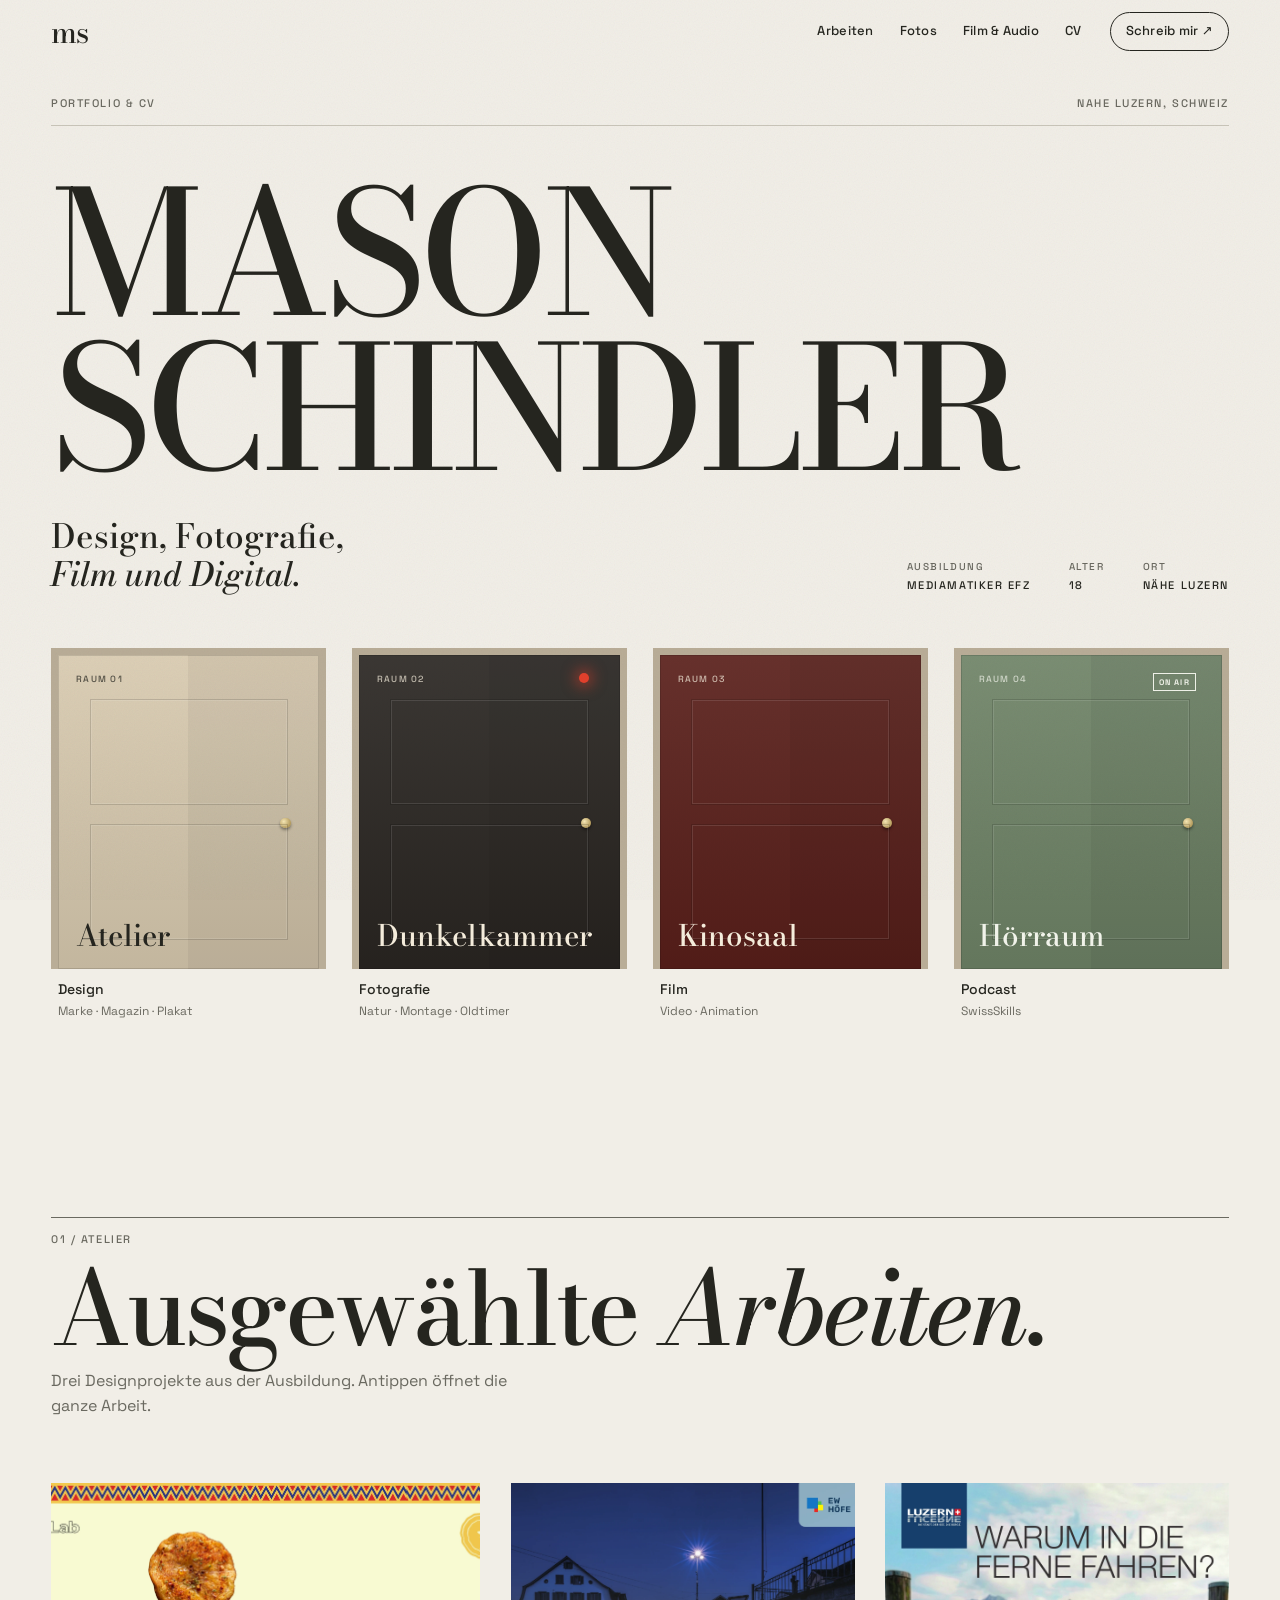
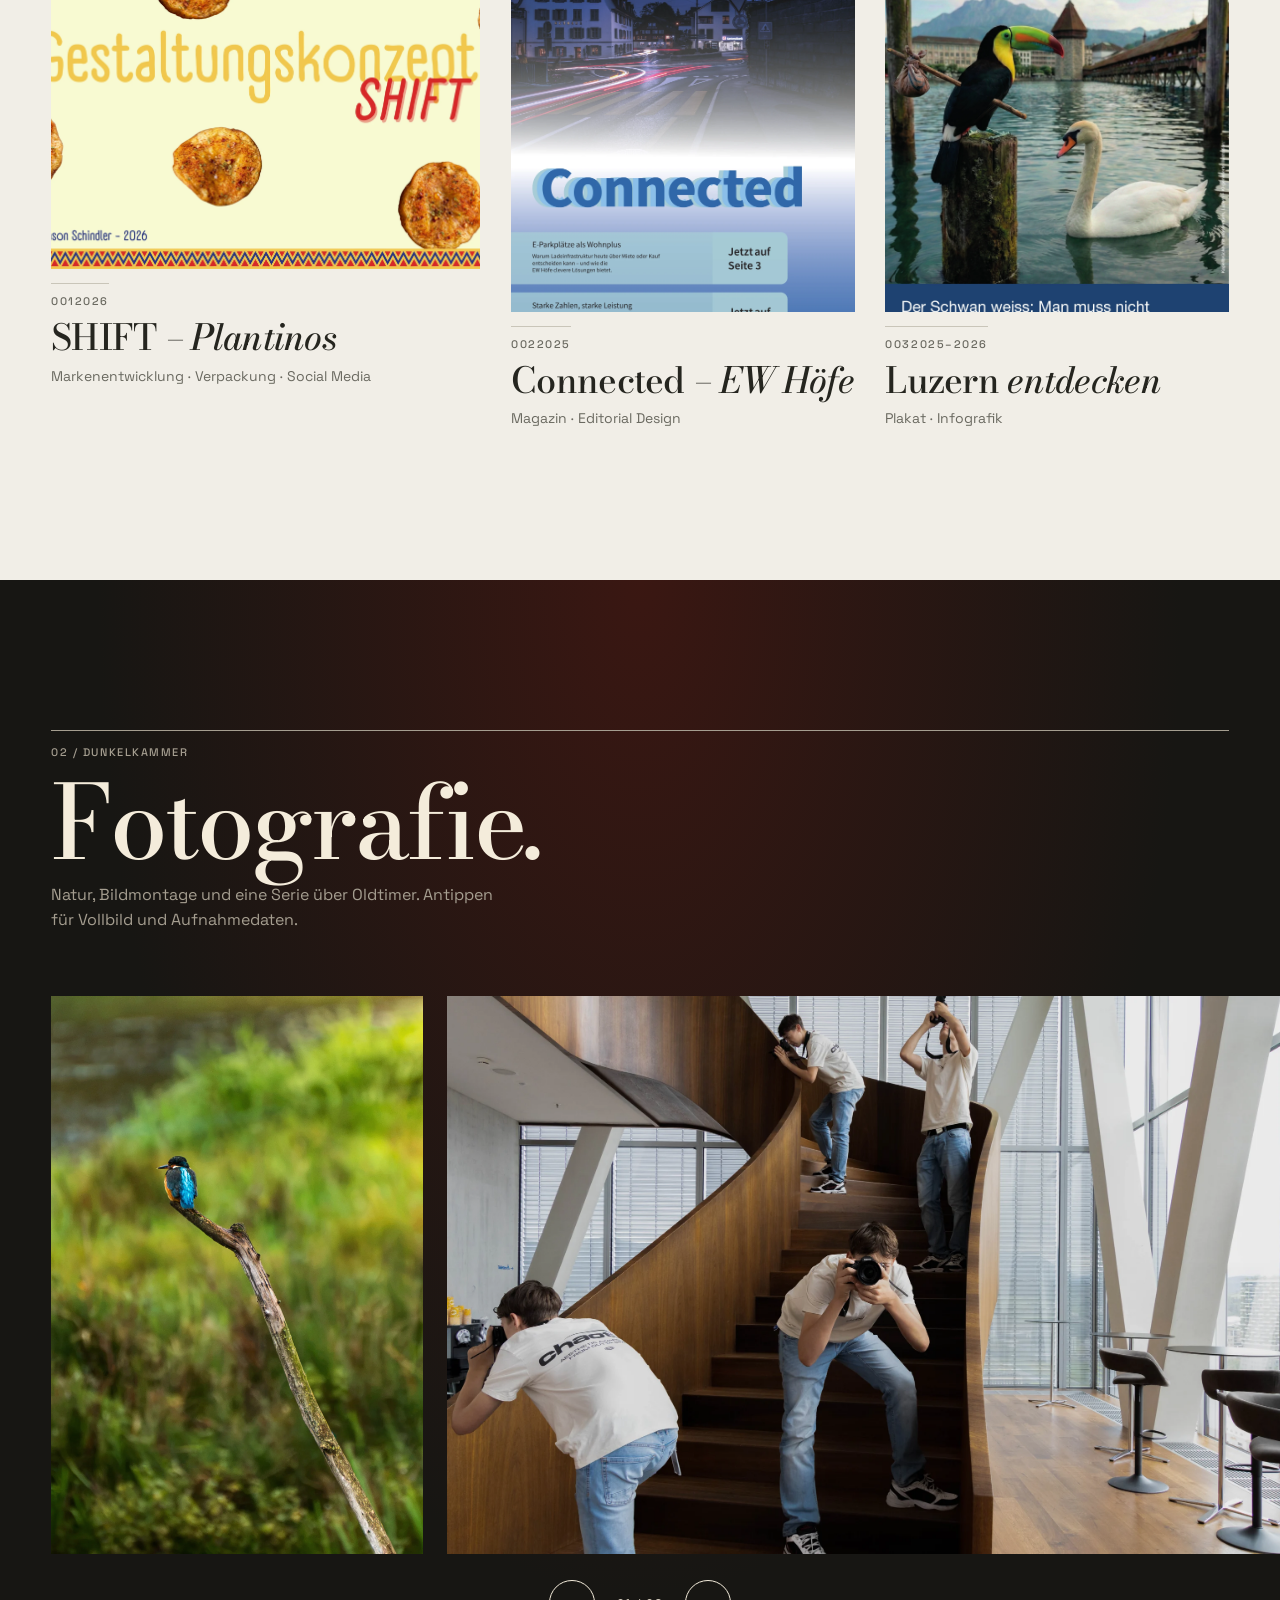
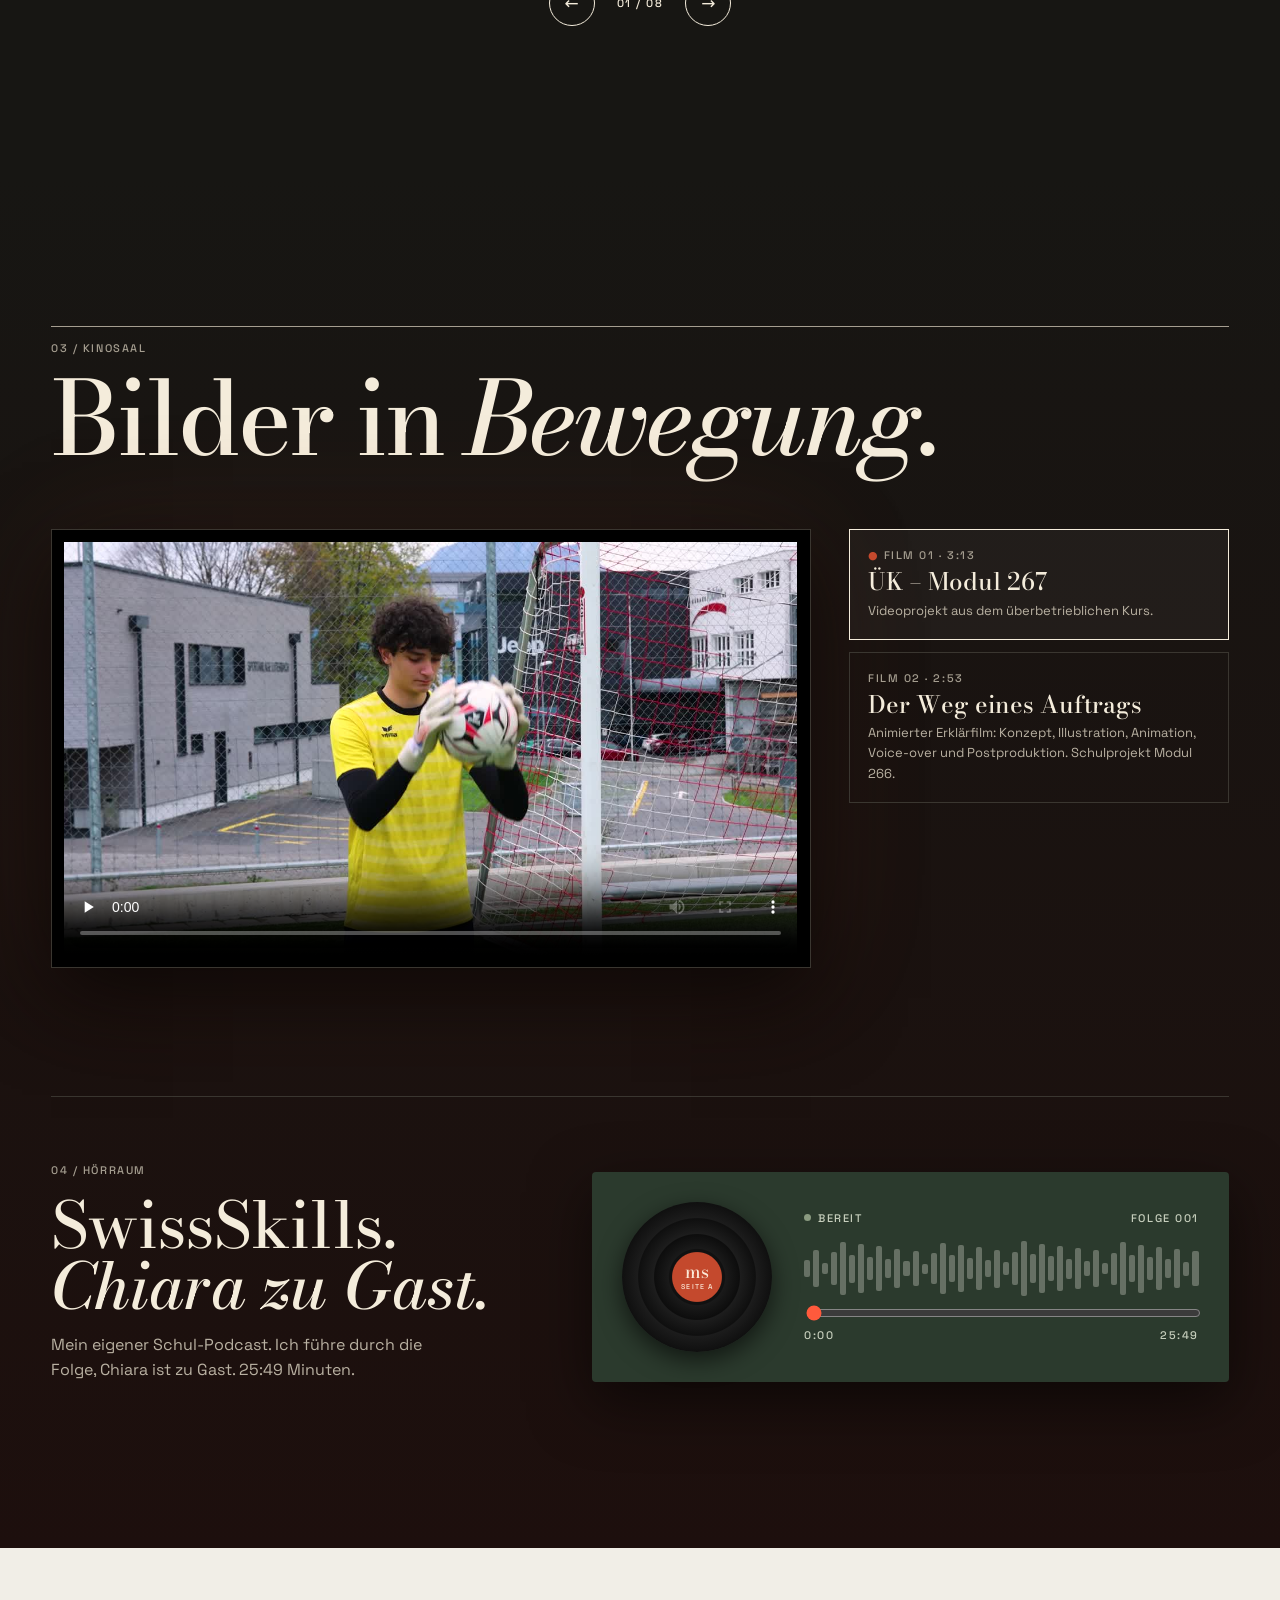
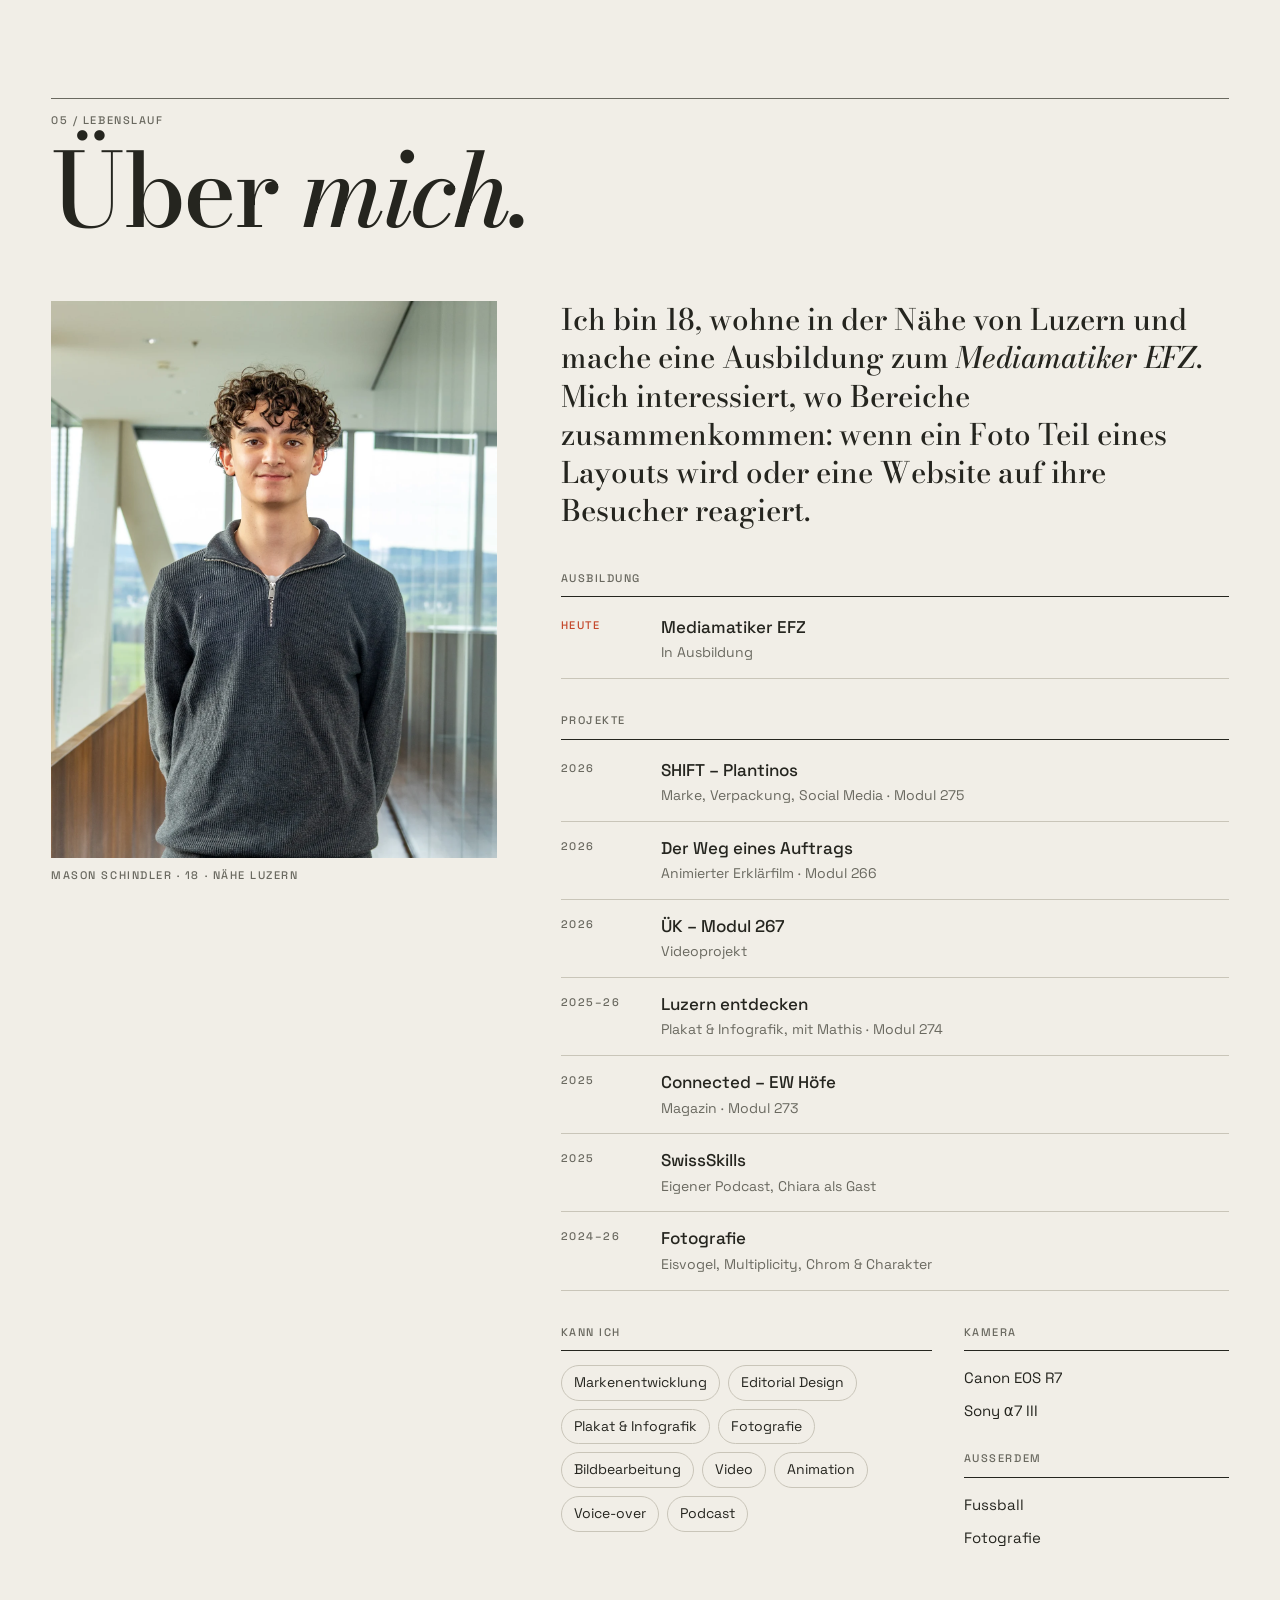
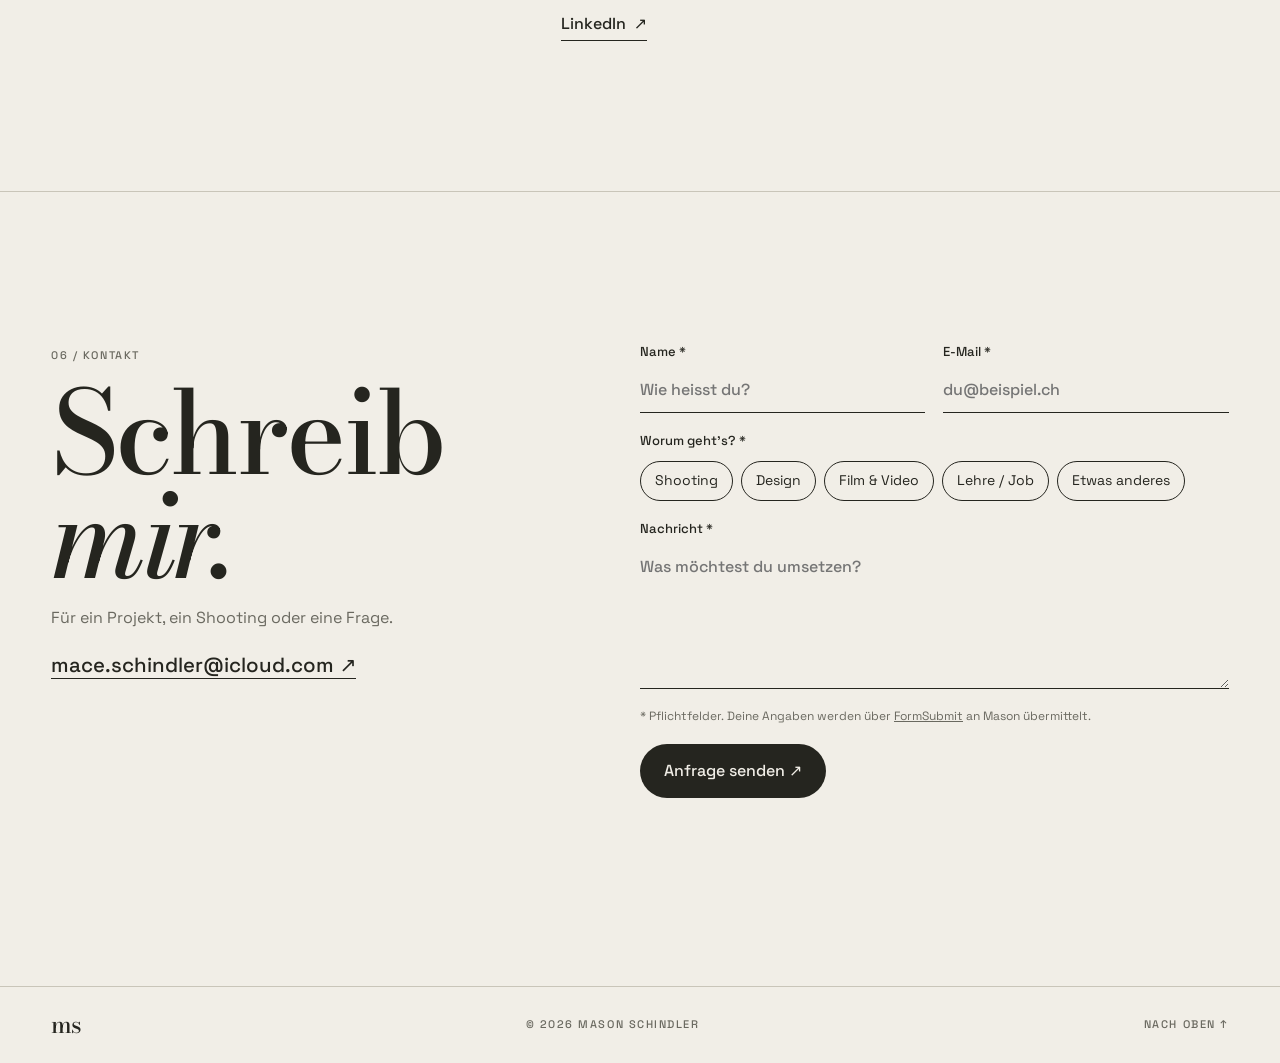
==== neu/index.html @ ca201384 "Neue, aufgeräumte Portfolio- & CV-Version als Vorschau unter /neu/ Co-Authored-By: Claude Opus 5.5 <" ====
<!DOCTYPE html>
<html lang="de-CH">
<head>
<meta charset="utf-8">
<meta name="viewport" content="width=device-width, initial-scale=1, viewport-fit=cover">
<title>Mason Schindler — Portfolio & CV</title>
<meta name="description" content="Mason Schindler, Mediamatiker EFZ in Ausbildung nahe Luzern. Design, Fotografie, Film und Podcast.">
<meta name="robots" content="noindex">
<meta name="theme-color" content="#f1eee7">
<meta property="og:title" content="Mason Schindler — Portfolio & CV">
<meta property="og:description" content="Design, Fotografie, Film und Podcast. Mediamatiker EFZ in Ausbildung nahe Luzern.">
<meta property="og:image" content="https://masonschindler.ch/og-image.jpg">
<meta property="og:type" content="website">
<meta name="twitter:card" content="summary_large_image">
<link rel="icon" href="/icon.svg" type="image/svg+xml">
<link rel="apple-touch-icon" href="/apple-touch-icon.png">
<link rel="preload" href="fonts/bodoni-500.woff2" as="font" type="font/woff2" crossorigin>
<link rel="stylesheet" href="style.css">
</head>
<body>
<a class="skip" href="#arbeiten">Zum Inhalt springen</a>

<header class="nav" id="nav">
  <a class="brand" href="#start" aria-label="Nach oben">ms</a>
  <nav aria-label="Hauptnavigation">
    <a href="#arbeiten">Arbeiten</a>
    <a href="#fotos">Fotos</a>
    <a href="#kino">Film & Audio</a>
    <a href="#cv">CV</a>
  </nav>
  <a class="nav-cta" href="#kontakt">Schreib mir <span aria-hidden="true">↗</span></a>
  <i class="nav-progress" aria-hidden="true"></i>
</header>

<main>
<!-- 00 START -->
<section class="hero" id="start">
  <div class="hero-top mono"><span>Portfolio & CV</span><span>Nahe Luzern, Schweiz</span></div>
  <h1 class="hero-name" aria-label="Mason Schindler">
    <span class="line"><span>MASON</span></span>
    <span class="line"><span>SCHINDLE<button type="button" class="snake-r" id="snakeOpen" aria-label="Easter Egg: Snake öffnen" title="Psst …">R</button></span></span>
  </h1>
  <div class="hero-foot">
    <p class="hero-claim">Design, Fotografie,<br><em>Film und Digital.</em></p>
    <ul class="hero-facts mono" aria-label="Kurzprofil">
      <li><span>Ausbildung</span>Mediamatiker EFZ</li>
      <li><span>Alter</span>18</li>
      <li><span>Ort</span>Nähe Luzern</li>
    </ul>
  </div>

  <!-- Die Türen: ein Raum pro Disziplin. Hover/Fokus öffnet, Klick führt hinein. -->
  <div class="rooms" aria-label="Räume">
    <a class="door" href="#arbeiten" style="--tone:#d9cbb0">
      <span class="door-inside"><img src="/images-shift-page-7.webp" alt="" loading="lazy"></span>
      <span class="door-leaf"><span class="mono">Raum 01</span><strong>Atelier</strong><i class="knob"></i></span>
      <span class="door-label"><b>Design</b><small>Marke · Magazin · Plakat</small></span>
    </a>
    <a class="door" href="#fotos" style="--tone:#2a2622">
      <span class="door-inside"><img src="/images-photo-eisvogel.webp" alt="" loading="lazy"></span>
      <span class="door-leaf dark"><span class="mono">Raum 02</span><strong>Dunkel&shy;kammer</strong><i class="knob"></i><i class="bulb"></i></span>
      <span class="door-label"><b>Fotografie</b><small>Natur · Montage · Oldtimer</small></span>
    </a>
    <a class="door" href="#kino" style="--tone:#5a1f1a">
      <span class="door-inside"><img src="/images-projects-animation.jpg" alt="" loading="lazy"></span>
      <span class="door-leaf red"><span class="mono">Raum 03</span><strong>Kinosaal</strong><i class="knob"></i></span>
      <span class="door-label"><b>Film</b><small>Video · Animation</small></span>
    </a>
    <a class="door" href="#podcast" style="--tone:#6f8467">
      <span class="door-inside"><img src="/images-projects-audio-art.svg" alt="" loading="lazy"></span>
      <span class="door-leaf green"><span class="mono">Raum 04</span><strong>Hörraum</strong><i class="knob"></i><i class="onair">ON AIR</i></span>
      <span class="door-label"><b>Podcast</b><small>SwissSkills</small></span>
    </a>
  </div>
</section>

<!-- 01 ARBEITEN -->
<section class="section work" id="arbeiten">
  <div class="sec-head"><span class="mono">01 / Atelier</span><h2>Ausgewählte <em>Arbeiten.</em></h2><p>Drei Designprojekte aus der Ausbildung. Antippen öffnet die ganze Arbeit.</p></div>
  <div class="cases">
    <button class="case" data-case="shift">
      <span class="case-img"><img src="/images-shift-page-1.webp" alt="Titelseite des SHIFT-Gestaltungskonzepts für Plantinos" loading="lazy"></span>
      <span class="case-meta mono"><span>001</span><span>2026</span></span>
      <span class="case-title">SHIFT <em>– Plantinos</em></span>
      <span class="case-tags">Markenentwicklung · Verpackung · Social Media</span>
    </button>
    <button class="case" data-case="ew-hoefe">
      <span class="case-img"><img src="/images-ew-hoefe-page-1.webp" alt="Titelseite des Magazins Connected für EW Höfe" loading="lazy"></span>
      <span class="case-meta mono"><span>002</span><span>2025</span></span>
      <span class="case-title">Connected <em>– EW Höfe</em></span>
      <span class="case-tags">Magazin · Editorial Design</span>
    </button>
    <button class="case" data-case="luzern">
      <span class="case-img"><img src="/images-luzern-plakat-page-1.webp" alt="F200-Plakat für Kurzferien in Luzern" loading="lazy"></span>
      <span class="case-meta mono"><span>003</span><span>2025–2026</span></span>
      <span class="case-title">Luzern <em>entdecken</em></span>
      <span class="case-tags">Plakat · Infografik</span>
    </button>
  </div>
</section>

<!-- 02 FOTOS -->
<section class="section darkroom" id="fotos">
  <div class="sec-head"><span class="mono">02 / Dunkelkammer</span><h2>Foto&shy;grafie<em>.</em></h2><p>Natur, Bildmontage und eine Serie über Oldtimer. Antippen für Vollbild und Aufnahmedaten.</p></div>
  <div class="strip" id="strip" tabindex="0" aria-label="Fotos, seitlich scrollbar"></div>
  <div class="strip-ctrl"><button type="button" data-strip="-1" aria-label="Zurück">←</button><span class="mono" id="stripCount">01 / 08</span><button type="button" data-strip="1" aria-label="Weiter">→</button></div>
</section>

<!-- 03 KINO & HÖRRAUM -->
<section class="section cinema" id="kino">
  <div class="sec-head"><span class="mono">03 / Kinosaal</span><h2>Bilder in <em>Bewegung.</em></h2></div>
  <div class="screen">
    <div class="screen-frame">
      <video id="film" controls playsinline preload="none" poster="/images-projects-uek-video.jpg"><source src="/video-uek-modul-267.mp4" type="video/mp4"></video>
    </div>
    <div class="reels" role="tablist" aria-label="Filme">
      <button role="tab" aria-selected="true" data-film="0"><span class="mono">Film 01 · 3:13</span><strong>ÜK – Modul 267</strong><small>Videoprojekt aus dem überbetrieblichen Kurs.</small></button>
      <button role="tab" aria-selected="false" data-film="1"><span class="mono">Film 02 · 2:53</span><strong>Der Weg eines Auftrags</strong><small>Animierter Erklärfilm: Konzept, Illustration, Animation, Voice-over und Postproduktion. Schulprojekt Modul 266.</small></button>
    </div>
  </div>

  <div class="podcast" id="podcast">
    <div class="podcast-copy"><span class="mono">04 / Hörraum</span><h3>SwissSkills.<br><em>Chiara zu Gast.</em></h3><p>Mein eigener Schul-Podcast. Ich führe durch die Folge, Chiara ist zu Gast. 25:49 Minuten.</p></div>
    <div class="player">
      <button type="button" class="vinyl" id="podPlay" aria-label="Podcast abspielen"><span>ms<small>Seite A</small></span></button>
      <div class="player-body">
        <div class="mono player-top"><span><i class="dot"></i><span id="podState">Bereit</span></span><span>Folge 001</span></div>
        <div class="wave" id="wave" aria-hidden="true"></div>
        <input type="range" id="podSeek" min="0" max="1549" step="1" value="0" aria-label="Wiedergabeposition">
        <div class="mono player-time"><span id="podTime">0:00</span><span id="podDur">25:49</span></div>
      </div>
      <audio id="pod" preload="none" src="/audio-swissskills-mason-chiara.mp3"></audio>
    </div>
  </div>
</section>

<!-- 04 CV -->
<section class="section cv" id="cv">
  <div class="sec-head"><span class="mono">05 / Lebenslauf</span><h2>Über <em>mich.</em></h2></div>
  <div class="cv-grid">
    <figure class="cv-photo"><img src="/images-portraits-portrait.webp" alt="Porträt von Mason Schindler" loading="lazy"><figcaption class="mono">Mason Schindler · 18 · Nähe Luzern</figcaption></figure>
    <div class="cv-body">
      <p class="cv-lead">Ich bin 18, wohne in der Nähe von Luzern und mache eine Ausbildung zum <em>Mediamatiker EFZ</em>. Mich interessiert, wo Bereiche zusammenkommen: wenn ein Foto Teil eines Layouts wird oder eine Website auf ihre Besucher reagiert.</p>

      <div class="cv-block">
        <h3 class="mono">Ausbildung</h3>
        <div class="cv-row now"><span class="mono">Heute</span><div><strong>Mediamatiker EFZ</strong><small>In Ausbildung</small></div></div>
      </div>

      <div class="cv-block">
        <h3 class="mono">Projekte</h3>
        <div class="cv-row"><span class="mono">2026</span><div><strong>SHIFT – Plantinos</strong><small>Marke, Verpackung, Social Media · Modul 275</small></div></div>
        <div class="cv-row"><span class="mono">2026</span><div><strong>Der Weg eines Auftrags</strong><small>Animierter Erklärfilm · Modul 266</small></div></div>
        <div class="cv-row"><span class="mono">2026</span><div><strong>ÜK – Modul 267</strong><small>Videoprojekt</small></div></div>
        <div class="cv-row"><span class="mono">2025–26</span><div><strong>Luzern entdecken</strong><small>Plakat & Infografik, mit Mathis · Modul 274</small></div></div>
        <div class="cv-row"><span class="mono">2025</span><div><strong>Connected – EW Höfe</strong><small>Magazin · Modul 273</small></div></div>
        <div class="cv-row"><span class="mono">2025</span><div><strong>SwissSkills</strong><small>Eigener Podcast, Chiara als Gast</small></div></div>
        <div class="cv-row"><span class="mono">2024–26</span><div><strong>Fotografie</strong><small>Eisvogel, Multiplicity, Chrom & Charakter</small></div></div>
      </div>

      <div class="cv-cols">
        <div class="cv-block">
          <h3 class="mono">Kann ich</h3>
          <ul class="chips"><li>Markenentwicklung</li><li>Editorial Design</li><li>Plakat & Infografik</li><li>Fotografie</li><li>Bildbearbeitung</li><li>Video</li><li>Animation</li><li>Voice-over</li><li>Podcast</li></ul>
        </div>
        <div class="cv-block">
          <h3 class="mono">Kamera</h3>
          <ul class="plain"><li>Canon EOS R7</li><li>Sony α7 III</li></ul>
          <h3 class="mono">Ausserdem</h3>
          <ul class="plain"><li>Fussball</li><li>Fotografie</li></ul>
        </div>
      </div>
      <a class="link-btn" href="https://www.linkedin.com/in/mason-schindler-898aa8208/" target="_blank" rel="noopener noreferrer">LinkedIn <span aria-hidden="true">↗</span></a>
    </div>
  </div>
</section>

<!-- 05 KONTAKT -->
<section class="section contact" id="kontakt">
  <div class="contact-head"><span class="mono">06 / Kontakt</span><h2>Schreib <em>mir.</em></h2><p>Für ein Projekt, ein Shooting oder eine Frage.</p><a class="mail" href="mailto:mace.schindler@icloud.com">mace.schindler@icloud.com ↗</a></div>
  <form class="form" id="form" novalidate>
    <div class="hp" aria-hidden="true"><label>Bitte leer lassen<input name="_honey" tabindex="-1" autocomplete="off"></label></div>
    <label>Name *<input name="name" autocomplete="name" required maxlength="100" placeholder="Wie heisst du?"></label>
    <label>E-Mail *<input name="email" type="email" autocomplete="email" required maxlength="180" placeholder="du@beispiel.ch"></label>
    <fieldset class="kinds"><legend>Worum geht’s? *</legend>
      <label><input type="radio" name="kind" value="Shooting" required><span>Shooting</span></label>
      <label><input type="radio" name="kind" value="Design"><span>Design</span></label>
      <label><input type="radio" name="kind" value="Film & Video"><span>Film & Video</span></label>
      <label><input type="radio" name="kind" value="Lehre / Job"><span>Lehre / Job</span></label>
      <label><input type="radio" name="kind" value="Etwas anderes"><span>Etwas anderes</span></label>
    </fieldset>
    <label class="full">Nachricht *<textarea name="message" rows="5" required maxlength="3000" placeholder="Was möchtest du umsetzen?"></textarea></label>
    <p class="note full">* Pflichtfelder. Deine Angaben werden über <a href="https://formsubmit.co/privacy.pdf" target="_blank" rel="noopener noreferrer">FormSubmit</a> an Mason übermittelt.</p>
    <button class="send full" type="submit">Anfrage senden <span aria-hidden="true">↗</span></button>
    <p class="status full" id="formStatus" role="status"></p>
  </form>
</section>
</main>

<footer class="foot mono"><a href="#start" class="brand">ms</a><span>© 2026 Mason Schindler</span><a href="#start">Nach oben ↑</a></footer>

<!-- Projektansicht -->
<dialog class="case-dialog" id="caseDialog" aria-labelledby="caseTitle">
  <div class="cd-bar mono"><span id="caseKicker"></span><button type="button" data-close aria-label="Schliessen">Schliessen ×</button></div>
  <div class="cd-body">
    <div class="cd-info">
      <h2 id="caseTitle"></h2>
      <p id="caseDesc"></p>
      <dl id="caseFacts"></dl>
    </div>
    <div class="cd-gallery" id="caseGallery"></div>
  </div>
</dialog>

<!-- Bildbetrachter -->
<dialog class="lightbox" id="lightbox" aria-label="Bild in Vollansicht">
  <div class="lb-bar mono"><span id="lbTitle"></span><button type="button" data-close aria-label="Schliessen">×</button></div>
  <figure class="lb-stage"><img id="lbImg" alt=""><figcaption id="lbExif" class="mono"></figcaption></figure>
  <div class="lb-nav mono"><button type="button" data-lb="-1" aria-label="Vorheriges Bild">←</button><span id="lbCount"></span><button type="button" data-lb="1" aria-label="Nächstes Bild">→</button></div>
</dialog>

<!-- Snake -->
<dialog class="snake" id="snake" aria-labelledby="snakeTitle">
  <div class="sn-bar mono"><span>Gefunden! / Easter Egg 001</span><button type="button" data-close aria-label="Snake schliessen">×</button></div>
  <h2 id="snakeTitle">Snake.</h2>
  <div class="sn-score mono"><span>Äpfel <b id="snScore">00</b></span><span>Rekord <b id="snBest">00</b></span></div>
  <div class="sn-field"><canvas id="snCanvas" width="360" height="360" aria-label="Snake-Spielfeld. Pfeiltasten, WASD oder Wischen."></canvas><button type="button" class="sn-start" id="snStart">Losspielen ↗</button></div>
  <div class="sn-pad"><button type="button" data-dir="left" aria-label="Links">←</button><button type="button" data-dir="up" aria-label="Hoch">↑</button><button type="button" data-dir="down" aria-label="Runter">↓</button><button type="button" data-dir="right" aria-label="Rechts">→</button></div>
</dialog>

<script src="app.js" defer></script>
</body>
</html>
---- neu/style.css ----
@font-face{font-family:"Bodoni Moda";font-style:normal;font-weight:500;font-display:swap;src:url(fonts/bodoni-500.woff2) format("woff2")}
@font-face{font-family:"Bodoni Moda";font-style:italic;font-weight:500;font-display:swap;src:url(fonts/bodoni-500-italic.woff2) format("woff2")}
@font-face{font-family:"Space Grotesk";font-weight:400;font-display:swap;src:url(fonts/grotesk-400.woff2) format("woff2")}
@font-face{font-family:"Space Grotesk";font-weight:500;font-display:swap;src:url(fonts/grotesk-500.woff2) format("woff2")}
@font-face{font-family:"Space Grotesk";font-weight:700;font-display:swap;src:url(fonts/grotesk-700.woff2) format("woff2")}

:root{
  --paper:#f1eee7;--paper-2:#e8e3d8;--ink:#25251f;--muted:#6a6960;--line:#c9c5b9;
  --accent:#c4492d;--dark:#171613;--dark-2:#22201c;--cream:#f4ecdb;
  --serif:"Bodoni Moda",Georgia,serif;--sans:"Space Grotesk",system-ui,sans-serif;
  --pad:clamp(20px,4vw,56px);--max:1320px;--ease:cubic-bezier(.2,.7,.2,1);
}
*,*::before,*::after{box-sizing:border-box}
html{scroll-behavior:smooth;scroll-padding-top:72px;-webkit-text-size-adjust:100%}
body{margin:0;background:var(--paper);color:var(--ink);font:400 16px/1.55 var(--sans);overflow-x:clip}
body::before{content:"";position:fixed;inset:0;pointer-events:none;z-index:100;opacity:.07;mix-blend-mode:multiply;
  background-image:url("data:image/svg+xml,%3Csvg xmlns='http://www.w3.org/2000/svg' width='160' height='160'%3E%3Cfilter id='n'%3E%3CfeTurbulence type='fractalNoise' baseFrequency='.85' numOctaves='3' stitchTiles='stitch'/%3E%3C/filter%3E%3Crect width='100%25' height='100%25' filter='url(%23n)'/%3E%3C/svg%3E")}
img{display:block;max-width:100%}
a{color:inherit}
button{font:inherit;color:inherit;background:none;border:0;padding:0;cursor:pointer}
h1,h2,h3{margin:0;font-weight:500}
em{font-family:var(--serif);font-style:italic;font-weight:500}
.mono{font:500 11px/1.4 var(--sans);letter-spacing:.14em;text-transform:uppercase}
:focus-visible{outline:2px solid var(--accent);outline-offset:3px}
.skip{position:absolute;left:-999px;top:8px;background:var(--ink);color:var(--paper);padding:10px 14px;z-index:200}
.skip:focus{left:8px}

/* NAV */
.nav{position:fixed;inset:0 0 auto;z-index:50;display:flex;align-items:center;gap:28px;height:64px;padding:0 var(--pad);
  background:color-mix(in srgb,var(--paper) 82%,transparent);backdrop-filter:blur(12px);-webkit-backdrop-filter:blur(12px);border-bottom:1px solid transparent;transition:border-color .3s,background .3s}
.nav.scrolled{border-color:var(--line)}
.nav.on-dark{background:color-mix(in srgb,var(--dark) 80%,transparent);color:var(--cream);border-color:#3a3630}
.brand{font:500 30px/1 var(--serif);text-decoration:none;letter-spacing:-.04em}
.nav nav{display:flex;gap:26px;margin-left:auto}
.nav nav a,.nav-cta{text-decoration:none;font-size:13px;font-weight:500;letter-spacing:.02em;position:relative}
.nav nav a::after{content:"";position:absolute;left:0;right:0;bottom:-6px;height:1px;background:currentColor;transform:scaleX(0);transform-origin:left;transition:transform .35s var(--ease)}
.nav nav a:hover::after,.nav nav a.active::after{transform:scaleX(1)}
.nav-cta{border:1px solid currentColor;border-radius:99px;padding:8px 15px;transition:background .25s,color .25s}
.nav-cta:hover{background:var(--ink);color:var(--paper)}
.nav.on-dark .nav-cta:hover{background:var(--cream);color:var(--dark)}
.nav-progress{position:absolute;left:0;bottom:-1px;height:2px;width:100%;background:var(--accent);transform:scaleX(0);transform-origin:left}

/* HERO */
.hero{min-height:100svh;padding:96px var(--pad) 40px;display:flex;flex-direction:column;max-width:var(--max);margin:0 auto}
.hero-top{display:flex;justify-content:space-between;color:var(--muted);border-bottom:1px solid var(--line);padding-bottom:14px}
.hero-name{font:500 clamp(54px,13.4vw,196px)/.86 var(--serif);letter-spacing:-.035em;margin:clamp(28px,6vh,64px) 0 0}
.hero-name .line{display:block;overflow:hidden;padding-bottom:.04em}
.hero-name .line>span{display:inline-block;animation:rise 1.1s var(--ease) both}
.hero-name .line:nth-child(2)>span{animation-delay:.12s}
@keyframes rise{from{transform:translateY(105%)}}
.snake-r{font:inherit;letter-spacing:inherit;line-height:inherit;color:inherit;transition:color .25s}
.snake-r:hover,.snake-r:focus-visible{color:var(--accent);font-style:italic}
.hero-foot{display:flex;justify-content:space-between;align-items:end;gap:24px;margin:28px 0 clamp(32px,6vh,64px);flex-wrap:wrap}
.hero-claim{font:500 clamp(24px,2.6vw,36px)/1.15 var(--serif);margin:0}
.hero-facts{list-style:none;margin:0;padding:0;display:flex;gap:clamp(18px,3vw,44px)}
.hero-facts li{display:flex;flex-direction:column;gap:4px;color:var(--ink)}
.hero-facts span{color:var(--muted);font-size:10px}

/* DOORS */
.rooms{display:grid;grid-template-columns:repeat(4,1fr);gap:clamp(12px,2vw,28px);margin-top:auto}
.door{position:relative;display:block;text-decoration:none;aspect-ratio:3/3.5;perspective:1100px;background:var(--dark);
  border:clamp(5px,.6vw,9px) solid #b9ad97;border-bottom-width:0;box-shadow:inset 0 0 40px #000a}
.door-inside{position:absolute;inset:0;overflow:hidden}
.door-inside img{width:100%;height:100%;object-fit:cover;opacity:.9;transform:scale(1.15);transition:transform 1s var(--ease)}
.door-leaf{position:absolute;inset:0;background:var(--tone);transform-origin:left center;transition:transform .8s var(--ease),box-shadow .8s;
  display:flex;flex-direction:column;justify-content:space-between;padding:clamp(10px,1.4vw,18px);color:var(--ink);
  box-shadow:inset 0 0 0 1px #0002;backface-visibility:hidden;
  background-image:linear-gradient(90deg,#0000 0 50%,#0000000c 50% 100%),linear-gradient(#ffffff14,#0000001a)}
.door-leaf::before{content:"";position:absolute;inset:14% 12% 52%;border:1px solid #00000024;box-shadow:inset 0 0 0 1px #ffffff1c}
.door-leaf::after{content:"";position:absolute;inset:54% 12% 9%;border:1px solid #00000024;box-shadow:inset 0 0 0 1px #ffffff1c}
.door-leaf.dark,.door-leaf.red{color:var(--cream)}
.door-leaf.green{color:#f1f3ea}
.door-leaf strong{font:500 clamp(17px,2.3vw,32px)/1 var(--serif);position:relative;z-index:1;hyphens:manual}
.door-leaf .mono{font-size:9px;position:relative;z-index:1;opacity:.75}
.knob{position:absolute;right:11%;top:52%;width:clamp(7px,.8vw,11px);aspect-ratio:1;border-radius:50%;background:radial-gradient(circle at 35% 35%,#f6e7b5,#9b7d38);box-shadow:0 2px 3px #0006}
.bulb{position:absolute;right:12%;top:clamp(10px,1.4vw,18px);width:10px;height:10px;border-radius:50%;background:#e2402c;box-shadow:0 0 14px 4px #e2402c88;animation:blink 2.4s infinite}
.onair{position:absolute;right:10%;top:clamp(10px,1.4vw,18px);font:700 8px/1 var(--sans);letter-spacing:.15em;font-style:normal;padding:4px 5px;border:1px solid currentColor;animation:blink 2.4s infinite}
@keyframes blink{50%{opacity:.35}}
.door-label{position:absolute;top:calc(100% + 10px);left:0;right:0;display:flex;flex-direction:column;gap:2px}
.door-label b{font-weight:500;font-size:14px}
.door-label small{color:var(--muted);font-size:12px}
.rooms{padding-bottom:58px}
.door:hover .door-leaf,.door:focus-visible .door-leaf,.door.open .door-leaf{transform:rotateY(-74deg);box-shadow:24px 0 40px #0005}
.door:hover .door-inside img,.door:focus-visible .door-inside img,.door.open .door-inside img{transform:scale(1)}

/* SECTIONS */
.section{padding:clamp(80px,12vw,150px) var(--pad);max-width:var(--max);margin:0 auto}
.sec-head{display:grid;grid-template-columns:1fr;gap:14px;margin-bottom:clamp(36px,5vw,64px)}
.sec-head .mono{color:var(--muted);border-top:1px solid currentColor;padding-top:14px}
.sec-head h2{font:500 clamp(46px,8vw,112px)/.92 var(--serif);letter-spacing:-.03em}
.sec-head p{max-width:46ch;margin:0;color:var(--muted)}
.reveal{opacity:0;transform:translateY(28px);transition:opacity .9s var(--ease),transform .9s var(--ease)}
.reveal.in{opacity:1;transform:none}

/* WORK */
.cases{display:grid;grid-template-columns:1.25fr 1fr 1fr;gap:clamp(16px,2.4vw,32px);align-items:start}
.case{text-align:left;display:flex;flex-direction:column;gap:10px}
.case-img{display:block;overflow:hidden;background:var(--paper-2);aspect-ratio:4/5;position:relative}
.case:first-child .case-img{aspect-ratio:4/3.6}
.case-img img{width:100%;height:100%;object-fit:cover;object-position:50% 0;transition:transform 1s var(--ease),filter .5s}
.case:hover .case-img img,.case:focus-visible .case-img img{transform:scale(1.045)}
.case-img::after{content:"Ansehen ↗";position:absolute;right:12px;bottom:12px;background:var(--ink);color:var(--paper);font:500 11px/1 var(--sans);letter-spacing:.12em;text-transform:uppercase;padding:9px 11px;border-radius:99px;opacity:0;transform:translateY(6px);transition:.35s var(--ease)}
.case:hover .case-img::after,.case:focus-visible .case-img::after{opacity:1;transform:none}
.case-meta{display:flex;justify-content:space-between;color:var(--muted);border-top:1px solid var(--line);padding-top:10px;margin-top:4px}
.case-title{font:500 clamp(26px,2.8vw,38px)/1 var(--serif);letter-spacing:-.02em}
.case-tags{color:var(--muted);font-size:14px}

/* DARKROOM */
.darkroom,.cinema{max-width:none;background:var(--dark);color:var(--cream)}
.darkroom{background:radial-gradient(ellipse at 50% 0,#3a1712 0,var(--dark) 60%)}
.darkroom>*,.cinema>*{max-width:calc(var(--max) - 2*var(--pad));margin-left:auto;margin-right:auto}
.darkroom .sec-head .mono,.cinema .sec-head .mono,.darkroom .sec-head p,.cinema .sec-head p{color:#a59e90}
.strip{display:flex;gap:clamp(12px,2vw,24px);overflow-x:auto;scroll-snap-type:x mandatory;scrollbar-width:none;max-width:none;
  padding:0 max(var(--pad),calc((100vw - var(--max))/2 + var(--pad)));margin:0 calc(var(--pad)*-1);outline:none}
.darkroom>.strip{max-width:none;margin:0 calc(var(--pad)*-1)}
.strip::-webkit-scrollbar{display:none}
.shot{flex:0 0 auto;scroll-snap-align:center;position:relative;height:clamp(300px,62vh,620px);text-align:left}
.shot img{height:100%;width:auto;max-width:86vw;object-fit:cover;filter:saturate(.95);transition:filter .5s}
.shot:hover img{filter:saturate(1.08)}
.shot figcaption{position:absolute;left:0;right:0;bottom:0;padding:44px 14px 12px;background:linear-gradient(#0000,#000c);display:flex;justify-content:space-between;gap:12px;align-items:end;opacity:0;transition:opacity .35s}
.shot:hover figcaption,.shot:focus-visible figcaption{opacity:1}
.shot figcaption b{font:500 20px/1.1 var(--serif)}
.shot figcaption span{font-size:10px;color:#cfc7b6;text-align:right}
.strip-ctrl{display:flex;align-items:center;justify-content:center;gap:22px;margin-top:26px}
.strip-ctrl button,.lb-nav button{width:46px;height:46px;border-radius:50%;border:1px solid currentColor;font-size:17px;transition:background .25s,color .25s}
.strip-ctrl button:hover{background:var(--cream);color:var(--dark)}

/* CINEMA */
.cinema{background:linear-gradient(var(--dark),#1d0f0d)}
.screen{display:grid;grid-template-columns:2fr 1fr;gap:clamp(18px,3vw,40px);align-items:start}
.screen-frame{background:#000;border:1px solid #3a3630;padding:clamp(6px,1vw,12px);box-shadow:0 30px 80px #000a,0 0 120px #c4492d1f}
.screen-frame video{width:100%;aspect-ratio:16/9;display:block;background:#000}
.reels{display:flex;flex-direction:column;gap:12px}
.reels button{text-align:left;display:flex;flex-direction:column;gap:6px;padding:18px;border:1px solid #3a3630;transition:border-color .3s,background .3s}
.reels button[aria-selected=true]{border-color:var(--cream);background:#ffffff0a}
.reels button[aria-selected=true] .mono::before{content:"● ";color:var(--accent)}
.reels .mono{color:#a59e90}
.reels strong{font:500 24px/1.05 var(--serif)}
.reels small{color:#b9b1a2;font-size:13px}
.podcast{display:grid;grid-template-columns:1fr 1.3fr;gap:clamp(24px,4vw,60px);align-items:center;margin-top:clamp(70px,10vw,130px);padding-top:clamp(40px,5vw,60px);border-top:1px solid #3a3630}
.podcast-copy .mono{color:#a59e90}
.podcast-copy h3{font:500 clamp(40px,5vw,68px)/.95 var(--serif);margin:14px 0}
.podcast-copy p{color:#b9b1a2;max-width:40ch}
.player{display:flex;align-items:center;gap:clamp(16px,3vw,32px);background:#2b3a2d;color:#eef0e4;padding:clamp(16px,2.6vw,30px);border-radius:4px;box-shadow:0 20px 60px #0008}
.vinyl{flex:0 0 auto;width:clamp(96px,12vw,150px);aspect-ratio:1;border-radius:50%;display:grid;place-items:center;
  background:radial-gradient(circle,#c4492d 0 23%,#111 24% 26%,#1a1a1a 27%,#0d0d0d 40%,#1d1d1d 41%,#0f0f0f 55%,#1c1c1c 56%,#101010 70%);box-shadow:0 8px 24px #0009}
.vinyl span{font:500 18px/1 var(--serif);color:#fbe9d8;text-align:center}
.vinyl small{display:block;font:500 7px/1.6 var(--sans);letter-spacing:.15em;text-transform:uppercase}
.player.playing .vinyl{animation:spin 3.2s linear infinite}
@keyframes spin{to{transform:rotate(360deg)}}
.player-body{flex:1;min-width:0}
.player-top,.player-time{display:flex;justify-content:space-between;color:#c7cfbd}
.dot{display:inline-block;width:7px;height:7px;border-radius:50%;background:#8a9a80;margin-right:7px;vertical-align:1px}
.player.playing .dot{background:#ff5a3c;box-shadow:0 0 8px #ff5a3c}
.wave{display:flex;align-items:center;gap:3px;height:56px;margin:14px 0 6px}
.wave i{flex:1;background:#eef0e4;opacity:.3;border-radius:2px;transition:opacity .2s}
.wave i.on{opacity:1}
.player.playing .wave i{animation:bounce 1.1s ease-in-out infinite alternate}
@keyframes bounce{to{transform:scaleY(.55)}}
#podSeek{width:100%;accent-color:#ff5a3c}

/* CV */
.cv-grid{display:grid;grid-template-columns:minmax(0,.8fr) minmax(0,1.2fr);gap:clamp(28px,5vw,80px);align-items:start}
.cv-photo{margin:0;position:sticky;top:96px}
.cv-photo img{width:100%;aspect-ratio:4/5;object-fit:cover;object-position:50% 25%}
.cv-photo figcaption{margin-top:10px;color:var(--muted)}
.cv-lead{font:500 clamp(22px,2.3vw,31px)/1.3 var(--serif);margin:0 0 40px}
.cv-block{margin-bottom:34px}
.cv-block h3{color:var(--muted);border-bottom:1px solid var(--ink);padding-bottom:10px;margin-bottom:4px}
.cv-row{display:grid;grid-template-columns:86px 1fr;gap:14px;padding:13px 0;border-bottom:1px solid var(--line)}
.cv-row .mono{color:var(--muted);padding-top:4px}
.cv-row strong{display:block;font-weight:500;font-size:17px}
.cv-row small{color:var(--muted);font-size:14px}
.cv-row.now .mono{color:var(--accent)}
.cv-cols{display:grid;grid-template-columns:1.4fr 1fr;gap:32px}
.chips{list-style:none;padding:0;margin:14px 0 0;display:flex;flex-wrap:wrap;gap:8px}
.chips li{border:1px solid var(--line);border-radius:99px;padding:6px 12px;font-size:14px;background:var(--paper)}
.plain{list-style:none;padding:0;margin:10px 0 24px}
.plain li{padding:5px 0;font-size:15px}
.link-btn{display:inline-flex;gap:8px;text-decoration:none;border-bottom:1px solid;padding-bottom:3px;font-weight:500}

/* CONTACT */
.contact{display:grid;grid-template-columns:1fr 1.15fr;gap:clamp(30px,6vw,90px);border-top:1px solid var(--line)}
.contact-head .mono{color:var(--muted)}
.contact-head h2{font:500 clamp(56px,9vw,128px)/.9 var(--serif);letter-spacing:-.03em;margin:14px 0 18px}
.contact-head p{color:var(--muted);margin:0 0 22px}
.mail{font:500 clamp(17px,1.6vw,21px)/1.2 var(--sans);text-decoration:none;border-bottom:1px solid;word-break:break-all}
.form{display:grid;grid-template-columns:1fr 1fr;gap:18px;align-content:start}
.form .full,.form .kinds{grid-column:1/-1}
.form label{display:flex;flex-direction:column;gap:7px;font-size:13px;font-weight:500}
.form input:not([type=radio]),.form textarea{font:inherit;font-size:16px;color:inherit;background:transparent;border:0;border-bottom:1px solid var(--ink);padding:9px 0;border-radius:0;outline:none;resize:vertical}
.form input:focus,.form textarea:focus{border-color:var(--accent)}
.kinds{border:0;padding:0;margin:0;display:flex;flex-wrap:wrap;gap:8px}
.kinds legend{font-size:13px;font-weight:500;margin-bottom:10px;padding:0}
.kinds label{flex-direction:row}
.kinds input{position:absolute;opacity:0;pointer-events:none}
.kinds span{border:1px solid var(--ink);border-radius:99px;padding:8px 14px;font-size:14px;font-weight:400;cursor:pointer;transition:background .2s,color .2s}
.kinds input:checked+span{background:var(--ink);color:var(--paper)}
.kinds input:focus-visible+span{outline:2px solid var(--accent);outline-offset:2px}
.hp{position:absolute;left:-9999px}
.note{font-size:12px;color:var(--muted);margin:0}
.send{justify-self:start;background:var(--ink);color:var(--paper);padding:15px 24px;border-radius:99px;font-weight:500;transition:background .25s}
.send:hover{background:var(--accent)}
.send:disabled{opacity:.55;cursor:wait}
.status{margin:0;font-size:14px;min-height:1.4em}
.status.error{color:var(--accent)}
.status.ok{color:#3c6a3a}
.foot{display:flex;justify-content:space-between;align-items:center;padding:26px var(--pad);border-top:1px solid var(--line);color:var(--muted)}
.foot a{text-decoration:none}
.foot .brand{font-size:24px;color:var(--ink);text-transform:none;letter-spacing:-.04em}

/* DIALOGS */
dialog{border:0;padding:0;max-width:none;max-height:none;color:inherit}
dialog::backdrop{background:#0d0c0acc;backdrop-filter:blur(4px)}
body.locked{overflow:hidden}
.case-dialog{width:min(1240px,100vw);height:min(100dvh,100svh);margin:auto;background:var(--paper);overflow:auto;overscroll-behavior:contain}
.case-dialog[open]{animation:pop .45s var(--ease)}
@keyframes pop{from{opacity:0;transform:translateY(24px)}}
.cd-bar,.lb-bar,.sn-bar{position:sticky;top:0;z-index:2;display:flex;justify-content:space-between;align-items:center;padding:16px var(--pad);background:inherit;border-bottom:1px solid var(--line)}
.cd-bar button{border:1px solid;border-radius:99px;padding:7px 13px;font:inherit}
.cd-body{display:grid;grid-template-columns:minmax(0,.75fr) minmax(0,1.25fr);gap:clamp(24px,4vw,56px);padding:clamp(24px,4vw,48px) var(--pad)}
.cd-info{position:sticky;top:90px;align-self:start}
.cd-info h2{font:500 clamp(40px,5vw,68px)/.95 var(--serif);letter-spacing:-.025em;margin-bottom:18px}
.cd-info p{margin:0 0 26px;font-size:17px}
.cd-info dl{margin:0}
.cd-info dl div{padding:12px 0;border-top:1px solid var(--line)}
.cd-info dt{font:500 10px/1.4 var(--sans);letter-spacing:.14em;text-transform:uppercase;color:var(--muted);margin-bottom:3px}
.cd-info dd{margin:0}
.cd-gallery{display:flex;flex-direction:column;gap:16px}
.cd-gallery button{display:block;background:var(--paper-2);box-shadow:0 10px 30px #0001}
.cd-gallery img{width:100%;height:auto}

.lightbox{width:100vw;height:100dvh;background:#0d0c0a;color:var(--cream);display:none;flex-direction:column}
.lightbox[open]{display:flex}
.lb-bar{border-color:#2d2a25}
.lb-bar button{font-size:28px;line-height:1;width:40px;height:40px}
.lb-stage{flex:1;min-height:0;margin:0;display:flex;flex-direction:column;align-items:center;justify-content:center;padding:12px var(--pad);gap:12px}
.lb-stage img{max-width:100%;max-height:calc(100% - 34px);object-fit:contain}
.lb-stage figcaption{color:#a59e90;text-align:center;font-size:10px}
.lb-nav{display:flex;justify-content:center;align-items:center;gap:22px;padding:12px 0 calc(16px + env(safe-area-inset-bottom))}

.snake{width:min(440px,100vw);background:#e9e5c9;color:#263d2d;border-radius:6px;padding-bottom:18px}
.snake .sn-bar{border-color:#263d2d33;position:static}
.snake .sn-bar button{font-size:26px;line-height:1}
.snake h2{font:500 54px/1 var(--serif);padding:14px 22px 0}
.sn-score{display:flex;gap:22px;padding:10px 22px}
.sn-score b{font-size:14px;margin-left:4px}
.sn-field{position:relative;margin:0 22px;touch-action:none}
.sn-field canvas{width:100%;height:auto;display:block;border-radius:4px;image-rendering:pixelated}
.sn-start{position:absolute;inset:0;margin:auto;width:max-content;height:max-content;background:#263d2d;color:#e9e5c9;padding:13px 20px;border-radius:99px;font-weight:500}
.sn-pad{display:none;grid-template-columns:repeat(4,1fr);gap:8px;margin:14px 22px 0}
.sn-pad button{border:1px solid #263d2d;border-radius:6px;padding:12px 0;font-size:18px}

/* RESPONSIVE */
@media (max-width:900px){
  .nav nav{display:none}
  .nav-cta{margin-left:auto}
  .rooms{grid-template-columns:repeat(2,1fr);row-gap:66px}
  .door{aspect-ratio:4/4.4}
  .cases{grid-template-columns:1fr 1fr}
  .case:first-child{grid-column:1/-1}
  .screen,.podcast,.cv-grid,.contact,.cd-body{grid-template-columns:1fr}
  .reels{display:grid;grid-template-columns:1fr 1fr}
  .cv-photo{position:static;max-width:420px}
  .cd-info{position:static}
}
@media (max-width:560px){
  .hero{padding-top:84px}
  .hero-facts{width:100%;justify-content:space-between}
  .cases{grid-template-columns:1fr}
  .case-img,.case:first-child .case-img{aspect-ratio:4/3.4}
  .cv-cols{grid-template-columns:1fr;gap:0}
  .cv-row{grid-template-columns:70px 1fr}
  .form{grid-template-columns:1fr}
  .shot{height:min(62vh,460px)}
  .shot figcaption{opacity:1}
  .player{flex-direction:column;align-items:stretch;text-align:left}
  .vinyl{align-self:center}
  .sn-pad{display:grid}
  .reels{grid-template-columns:1fr}
  .hero-name{font-size:15.2vw}
}
@media (hover:none){.shot figcaption{opacity:1}.sn-pad{display:grid}}
@media (prefers-reduced-motion:reduce){
  *,*::before,*::after{animation:none!important;transition:none!important}
  html{scroll-behavior:auto}
  .reveal{opacity:1;transform:none}
}
.sn-field canvas:focus-visible{outline:none}
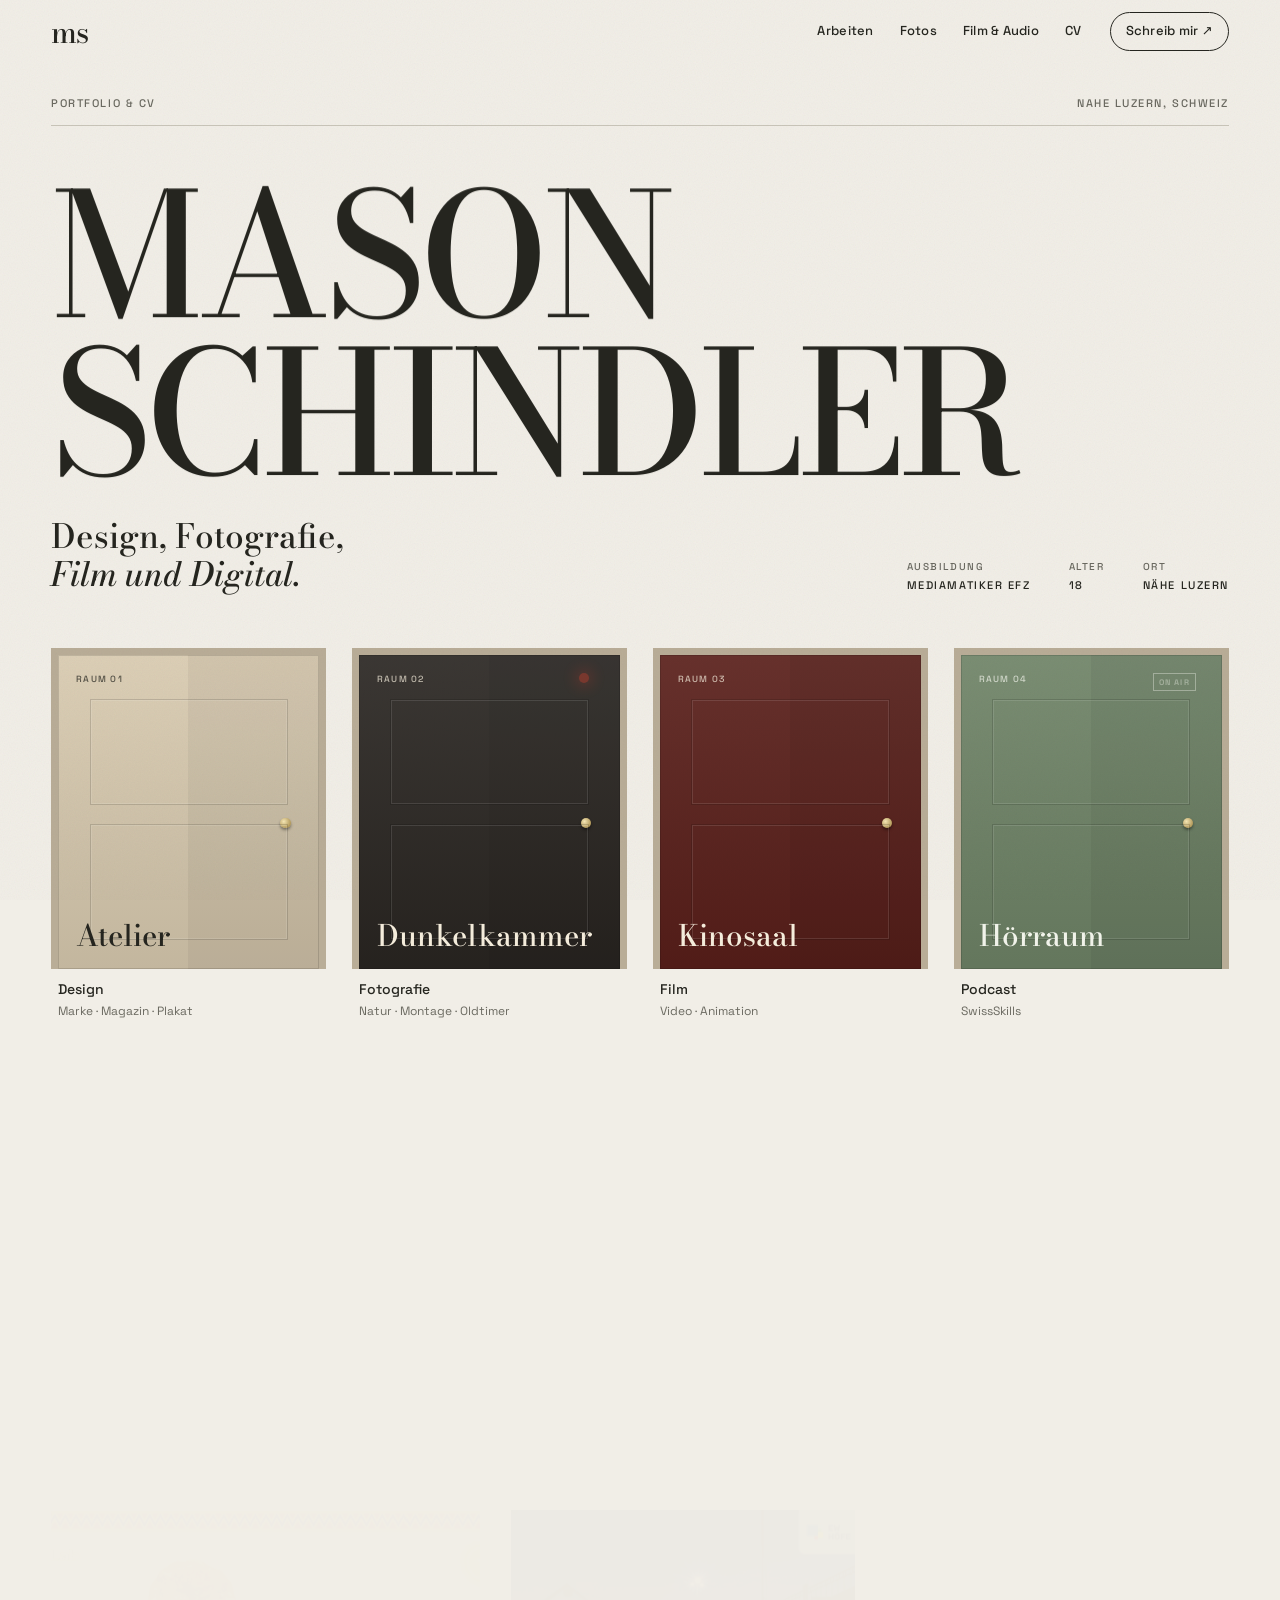
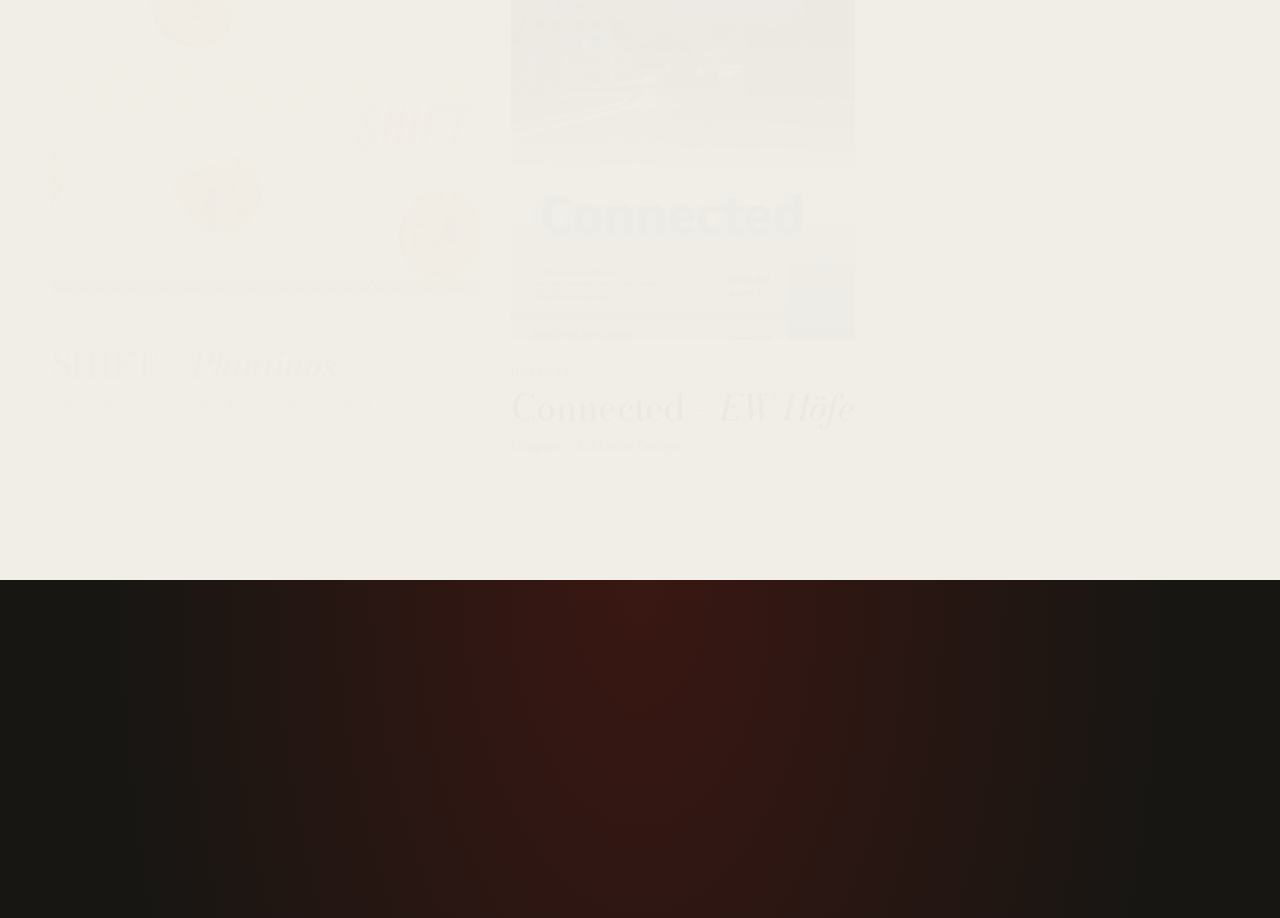
==== commit 9e8631e2: "Neue Portfolio- & CV-Seite als Hauptseite Alte Next.js-Ausgabe entfernt (bleibt in der Git-Historie)" ====
--- a/neu/index.html
+++ b/neu/index.html
@@ -1,233 +1 @@
-<!DOCTYPE html>
-<html lang="de-CH">
-<head>
-<meta charset="utf-8">
-<meta name="viewport" content="width=device-width, initial-scale=1, viewport-fit=cover">
-<title>Mason Schindler — Portfolio & CV</title>
-<meta name="description" content="Mason Schindler, Mediamatiker EFZ in Ausbildung nahe Luzern. Design, Fotografie, Film und Podcast.">
-<meta name="robots" content="noindex">
-<meta name="theme-color" content="#f1eee7">
-<meta property="og:title" content="Mason Schindler — Portfolio & CV">
-<meta property="og:description" content="Design, Fotografie, Film und Podcast. Mediamatiker EFZ in Ausbildung nahe Luzern.">
-<meta property="og:image" content="https://masonschindler.ch/og-image.jpg">
-<meta property="og:type" content="website">
-<meta name="twitter:card" content="summary_large_image">
-<link rel="icon" href="/icon.svg" type="image/svg+xml">
-<link rel="apple-touch-icon" href="/apple-touch-icon.png">
-<link rel="preload" href="fonts/bodoni-500.woff2" as="font" type="font/woff2" crossorigin>
-<link rel="stylesheet" href="style.css">
-</head>
-<body>
-<a class="skip" href="#arbeiten">Zum Inhalt springen</a>
-
-<header class="nav" id="nav">
-  <a class="brand" href="#start" aria-label="Nach oben">ms</a>
-  <nav aria-label="Hauptnavigation">
-    <a href="#arbeiten">Arbeiten</a>
-    <a href="#fotos">Fotos</a>
-    <a href="#kino">Film & Audio</a>
-    <a href="#cv">CV</a>
-  </nav>
-  <a class="nav-cta" href="#kontakt">Schreib mir <span aria-hidden="true">↗</span></a>
-  <i class="nav-progress" aria-hidden="true"></i>
-</header>
-
-<main>
-<!-- 00 START -->
-<section class="hero" id="start">
-  <div class="hero-top mono"><span>Portfolio & CV</span><span>Nahe Luzern, Schweiz</span></div>
-  <h1 class="hero-name" aria-label="Mason Schindler">
-    <span class="line"><span>MASON</span></span>
-    <span class="line"><span>SCHINDLE<button type="button" class="snake-r" id="snakeOpen" aria-label="Easter Egg: Snake öffnen" title="Psst …">R</button></span></span>
-  </h1>
-  <div class="hero-foot">
-    <p class="hero-claim">Design, Fotografie,<br><em>Film und Digital.</em></p>
-    <ul class="hero-facts mono" aria-label="Kurzprofil">
-      <li><span>Ausbildung</span>Mediamatiker EFZ</li>
-      <li><span>Alter</span>18</li>
-      <li><span>Ort</span>Nähe Luzern</li>
-    </ul>
-  </div>
-
-  <!-- Die Türen: ein Raum pro Disziplin. Hover/Fokus öffnet, Klick führt hinein. -->
-  <div class="rooms" aria-label="Räume">
-    <a class="door" href="#arbeiten" style="--tone:#d9cbb0">
-      <span class="door-inside"><img src="/images-shift-page-7.webp" alt="" loading="lazy"></span>
-      <span class="door-leaf"><span class="mono">Raum 01</span><strong>Atelier</strong><i class="knob"></i></span>
-      <span class="door-label"><b>Design</b><small>Marke · Magazin · Plakat</small></span>
-    </a>
-    <a class="door" href="#fotos" style="--tone:#2a2622">
-      <span class="door-inside"><img src="/images-photo-eisvogel.webp" alt="" loading="lazy"></span>
-      <span class="door-leaf dark"><span class="mono">Raum 02</span><strong>Dunkel&shy;kammer</strong><i class="knob"></i><i class="bulb"></i></span>
-      <span class="door-label"><b>Fotografie</b><small>Natur · Montage · Oldtimer</small></span>
-    </a>
-    <a class="door" href="#kino" style="--tone:#5a1f1a">
-      <span class="door-inside"><img src="/images-projects-animation.jpg" alt="" loading="lazy"></span>
-      <span class="door-leaf red"><span class="mono">Raum 03</span><strong>Kinosaal</strong><i class="knob"></i></span>
-      <span class="door-label"><b>Film</b><small>Video · Animation</small></span>
-    </a>
-    <a class="door" href="#podcast" style="--tone:#6f8467">
-      <span class="door-inside"><img src="/images-projects-audio-art.svg" alt="" loading="lazy"></span>
-      <span class="door-leaf green"><span class="mono">Raum 04</span><strong>Hörraum</strong><i class="knob"></i><i class="onair">ON AIR</i></span>
-      <span class="door-label"><b>Podcast</b><small>SwissSkills</small></span>
-    </a>
-  </div>
-</section>
-
-<!-- 01 ARBEITEN -->
-<section class="section work" id="arbeiten">
-  <div class="sec-head"><span class="mono">01 / Atelier</span><h2>Ausgewählte <em>Arbeiten.</em></h2><p>Drei Designprojekte aus der Ausbildung. Antippen öffnet die ganze Arbeit.</p></div>
-  <div class="cases">
-    <button class="case" data-case="shift">
-      <span class="case-img"><img src="/images-shift-page-1.webp" alt="Titelseite des SHIFT-Gestaltungskonzepts für Plantinos" loading="lazy"></span>
-      <span class="case-meta mono"><span>001</span><span>2026</span></span>
-      <span class="case-title">SHIFT <em>– Plantinos</em></span>
-      <span class="case-tags">Markenentwicklung · Verpackung · Social Media</span>
-    </button>
-    <button class="case" data-case="ew-hoefe">
-      <span class="case-img"><img src="/images-ew-hoefe-page-1.webp" alt="Titelseite des Magazins Connected für EW Höfe" loading="lazy"></span>
-      <span class="case-meta mono"><span>002</span><span>2025</span></span>
-      <span class="case-title">Connected <em>– EW Höfe</em></span>
-      <span class="case-tags">Magazin · Editorial Design</span>
-    </button>
-    <button class="case" data-case="luzern">
-      <span class="case-img"><img src="/images-luzern-plakat-page-1.webp" alt="F200-Plakat für Kurzferien in Luzern" loading="lazy"></span>
-      <span class="case-meta mono"><span>003</span><span>2025–2026</span></span>
-      <span class="case-title">Luzern <em>entdecken</em></span>
-      <span class="case-tags">Plakat · Infografik</span>
-    </button>
-  </div>
-</section>
-
-<!-- 02 FOTOS -->
-<section class="section darkroom" id="fotos">
-  <div class="sec-head"><span class="mono">02 / Dunkelkammer</span><h2>Foto&shy;grafie<em>.</em></h2><p>Natur, Bildmontage und eine Serie über Oldtimer. Antippen für Vollbild und Aufnahmedaten.</p></div>
-  <div class="strip" id="strip" tabindex="0" aria-label="Fotos, seitlich scrollbar"></div>
-  <div class="strip-ctrl"><button type="button" data-strip="-1" aria-label="Zurück">←</button><span class="mono" id="stripCount">01 / 08</span><button type="button" data-strip="1" aria-label="Weiter">→</button></div>
-</section>
-
-<!-- 03 KINO & HÖRRAUM -->
-<section class="section cinema" id="kino">
-  <div class="sec-head"><span class="mono">03 / Kinosaal</span><h2>Bilder in <em>Bewegung.</em></h2></div>
-  <div class="screen">
-    <div class="screen-frame">
-      <video id="film" controls playsinline preload="none" poster="/images-projects-uek-video.jpg"><source src="/video-uek-modul-267.mp4" type="video/mp4"></video>
-    </div>
-    <div class="reels" role="tablist" aria-label="Filme">
-      <button role="tab" aria-selected="true" data-film="0"><span class="mono">Film 01 · 3:13</span><strong>ÜK – Modul 267</strong><small>Videoprojekt aus dem überbetrieblichen Kurs.</small></button>
-      <button role="tab" aria-selected="false" data-film="1"><span class="mono">Film 02 · 2:53</span><strong>Der Weg eines Auftrags</strong><small>Animierter Erklärfilm: Konzept, Illustration, Animation, Voice-over und Postproduktion. Schulprojekt Modul 266.</small></button>
-    </div>
-  </div>
-
-  <div class="podcast" id="podcast">
-    <div class="podcast-copy"><span class="mono">04 / Hörraum</span><h3>SwissSkills.<br><em>Chiara zu Gast.</em></h3><p>Mein eigener Schul-Podcast. Ich führe durch die Folge, Chiara ist zu Gast. 25:49 Minuten.</p></div>
-    <div class="player">
-      <button type="button" class="vinyl" id="podPlay" aria-label="Podcast abspielen"><span>ms<small>Seite A</small></span></button>
-      <div class="player-body">
-        <div class="mono player-top"><span><i class="dot"></i><span id="podState">Bereit</span></span><span>Folge 001</span></div>
-        <div class="wave" id="wave" aria-hidden="true"></div>
-        <input type="range" id="podSeek" min="0" max="1549" step="1" value="0" aria-label="Wiedergabeposition">
-        <div class="mono player-time"><span id="podTime">0:00</span><span id="podDur">25:49</span></div>
-      </div>
-      <audio id="pod" preload="none" src="/audio-swissskills-mason-chiara.mp3"></audio>
-    </div>
-  </div>
-</section>
-
-<!-- 04 CV -->
-<section class="section cv" id="cv">
-  <div class="sec-head"><span class="mono">05 / Lebenslauf</span><h2>Über <em>mich.</em></h2></div>
-  <div class="cv-grid">
-    <figure class="cv-photo"><img src="/images-portraits-portrait.webp" alt="Porträt von Mason Schindler" loading="lazy"><figcaption class="mono">Mason Schindler · 18 · Nähe Luzern</figcaption></figure>
-    <div class="cv-body">
-      <p class="cv-lead">Ich bin 18, wohne in der Nähe von Luzern und mache eine Ausbildung zum <em>Mediamatiker EFZ</em>. Mich interessiert, wo Bereiche zusammenkommen: wenn ein Foto Teil eines Layouts wird oder eine Website auf ihre Besucher reagiert.</p>
-
-      <div class="cv-block">
-        <h3 class="mono">Ausbildung</h3>
-        <div class="cv-row now"><span class="mono">Heute</span><div><strong>Mediamatiker EFZ</strong><small>In Ausbildung</small></div></div>
-      </div>
-
-      <div class="cv-block">
-        <h3 class="mono">Projekte</h3>
-        <div class="cv-row"><span class="mono">2026</span><div><strong>SHIFT – Plantinos</strong><small>Marke, Verpackung, Social Media · Modul 275</small></div></div>
-        <div class="cv-row"><span class="mono">2026</span><div><strong>Der Weg eines Auftrags</strong><small>Animierter Erklärfilm · Modul 266</small></div></div>
-        <div class="cv-row"><span class="mono">2026</span><div><strong>ÜK – Modul 267</strong><small>Videoprojekt</small></div></div>
-        <div class="cv-row"><span class="mono">2025–26</span><div><strong>Luzern entdecken</strong><small>Plakat & Infografik, mit Mathis · Modul 274</small></div></div>
-        <div class="cv-row"><span class="mono">2025</span><div><strong>Connected – EW Höfe</strong><small>Magazin · Modul 273</small></div></div>
-        <div class="cv-row"><span class="mono">2025</span><div><strong>SwissSkills</strong><small>Eigener Podcast, Chiara als Gast</small></div></div>
-        <div class="cv-row"><span class="mono">2024–26</span><div><strong>Fotografie</strong><small>Eisvogel, Multiplicity, Chrom & Charakter</small></div></div>
-      </div>
-
-      <div class="cv-cols">
-        <div class="cv-block">
-          <h3 class="mono">Kann ich</h3>
-          <ul class="chips"><li>Markenentwicklung</li><li>Editorial Design</li><li>Plakat & Infografik</li><li>Fotografie</li><li>Bildbearbeitung</li><li>Video</li><li>Animation</li><li>Voice-over</li><li>Podcast</li></ul>
-        </div>
-        <div class="cv-block">
-          <h3 class="mono">Kamera</h3>
-          <ul class="plain"><li>Canon EOS R7</li><li>Sony α7 III</li></ul>
-          <h3 class="mono">Ausserdem</h3>
-          <ul class="plain"><li>Fussball</li><li>Fotografie</li></ul>
-        </div>
-      </div>
-      <a class="link-btn" href="https://www.linkedin.com/in/mason-schindler-898aa8208/" target="_blank" rel="noopener noreferrer">LinkedIn <span aria-hidden="true">↗</span></a>
-    </div>
-  </div>
-</section>
-
-<!-- 05 KONTAKT -->
-<section class="section contact" id="kontakt">
-  <div class="contact-head"><span class="mono">06 / Kontakt</span><h2>Schreib <em>mir.</em></h2><p>Für ein Projekt, ein Shooting oder eine Frage.</p><a class="mail" href="mailto:mace.schindler@icloud.com">mace.schindler@icloud.com ↗</a></div>
-  <form class="form" id="form" novalidate>
-    <div class="hp" aria-hidden="true"><label>Bitte leer lassen<input name="_honey" tabindex="-1" autocomplete="off"></label></div>
-    <label>Name *<input name="name" autocomplete="name" required maxlength="100" placeholder="Wie heisst du?"></label>
-    <label>E-Mail *<input name="email" type="email" autocomplete="email" required maxlength="180" placeholder="du@beispiel.ch"></label>
-    <fieldset class="kinds"><legend>Worum geht’s? *</legend>
-      <label><input type="radio" name="kind" value="Shooting" required><span>Shooting</span></label>
-      <label><input type="radio" name="kind" value="Design"><span>Design</span></label>
-      <label><input type="radio" name="kind" value="Film & Video"><span>Film & Video</span></label>
-      <label><input type="radio" name="kind" value="Lehre / Job"><span>Lehre / Job</span></label>
-      <label><input type="radio" name="kind" value="Etwas anderes"><span>Etwas anderes</span></label>
-    </fieldset>
-    <label class="full">Nachricht *<textarea name="message" rows="5" required maxlength="3000" placeholder="Was möchtest du umsetzen?"></textarea></label>
-    <p class="note full">* Pflichtfelder. Deine Angaben werden über <a href="https://formsubmit.co/privacy.pdf" target="_blank" rel="noopener noreferrer">FormSubmit</a> an Mason übermittelt.</p>
-    <button class="send full" type="submit">Anfrage senden <span aria-hidden="true">↗</span></button>
-    <p class="status full" id="formStatus" role="status"></p>
-  </form>
-</section>
-</main>
-
-<footer class="foot mono"><a href="#start" class="brand">ms</a><span>© 2026 Mason Schindler</span><a href="#start">Nach oben ↑</a></footer>
-
-<!-- Projektansicht -->
-<dialog class="case-dialog" id="caseDialog" aria-labelledby="caseTitle">
-  <div class="cd-bar mono"><span id="caseKicker"></span><button type="button" data-close aria-label="Schliessen">Schliessen ×</button></div>
-  <div class="cd-body">
-    <div class="cd-info">
-      <h2 id="caseTitle"></h2>
-      <p id="caseDesc"></p>
-      <dl id="caseFacts"></dl>
-    </div>
-    <div class="cd-gallery" id="caseGallery"></div>
-  </div>
-</dialog>
-
-<!-- Bildbetrachter -->
-<dialog class="lightbox" id="lightbox" aria-label="Bild in Vollansicht">
-  <div class="lb-bar mono"><span id="lbTitle"></span><button type="button" data-close aria-label="Schliessen">×</button></div>
-  <figure class="lb-stage"><img id="lbImg" alt=""><figcaption id="lbExif" class="mono"></figcaption></figure>
-  <div class="lb-nav mono"><button type="button" data-lb="-1" aria-label="Vorheriges Bild">←</button><span id="lbCount"></span><button type="button" data-lb="1" aria-label="Nächstes Bild">→</button></div>
-</dialog>
-
-<!-- Snake -->
-<dialog class="snake" id="snake" aria-labelledby="snakeTitle">
-  <div class="sn-bar mono"><span>Gefunden! / Easter Egg 001</span><button type="button" data-close aria-label="Snake schliessen">×</button></div>
-  <h2 id="snakeTitle">Snake.</h2>
-  <div class="sn-score mono"><span>Äpfel <b id="snScore">00</b></span><span>Rekord <b id="snBest">00</b></span></div>
-  <div class="sn-field"><canvas id="snCanvas" width="360" height="360" aria-label="Snake-Spielfeld. Pfeiltasten, WASD oder Wischen."></canvas><button type="button" class="sn-start" id="snStart">Losspielen ↗</button></div>
-  <div class="sn-pad"><button type="button" data-dir="left" aria-label="Links">←</button><button type="button" data-dir="up" aria-label="Hoch">↑</button><button type="button" data-dir="down" aria-label="Runter">↓</button><button type="button" data-dir="right" aria-label="Rechts">→</button></div>
-</dialog>
-
-<script src="app.js" defer></script>
-</body>
-</html>
+<!DOCTYPE html><html lang="de-CH"><head><meta charset="utf-8"><meta name="robots" content="noindex"><meta http-equiv="refresh" content="0; url=/"><link rel="canonical" href="https://masonschindler.ch/"><title>Mason Schindler</title></head><body><a href="/">Zur Startseite</a></body></html>
